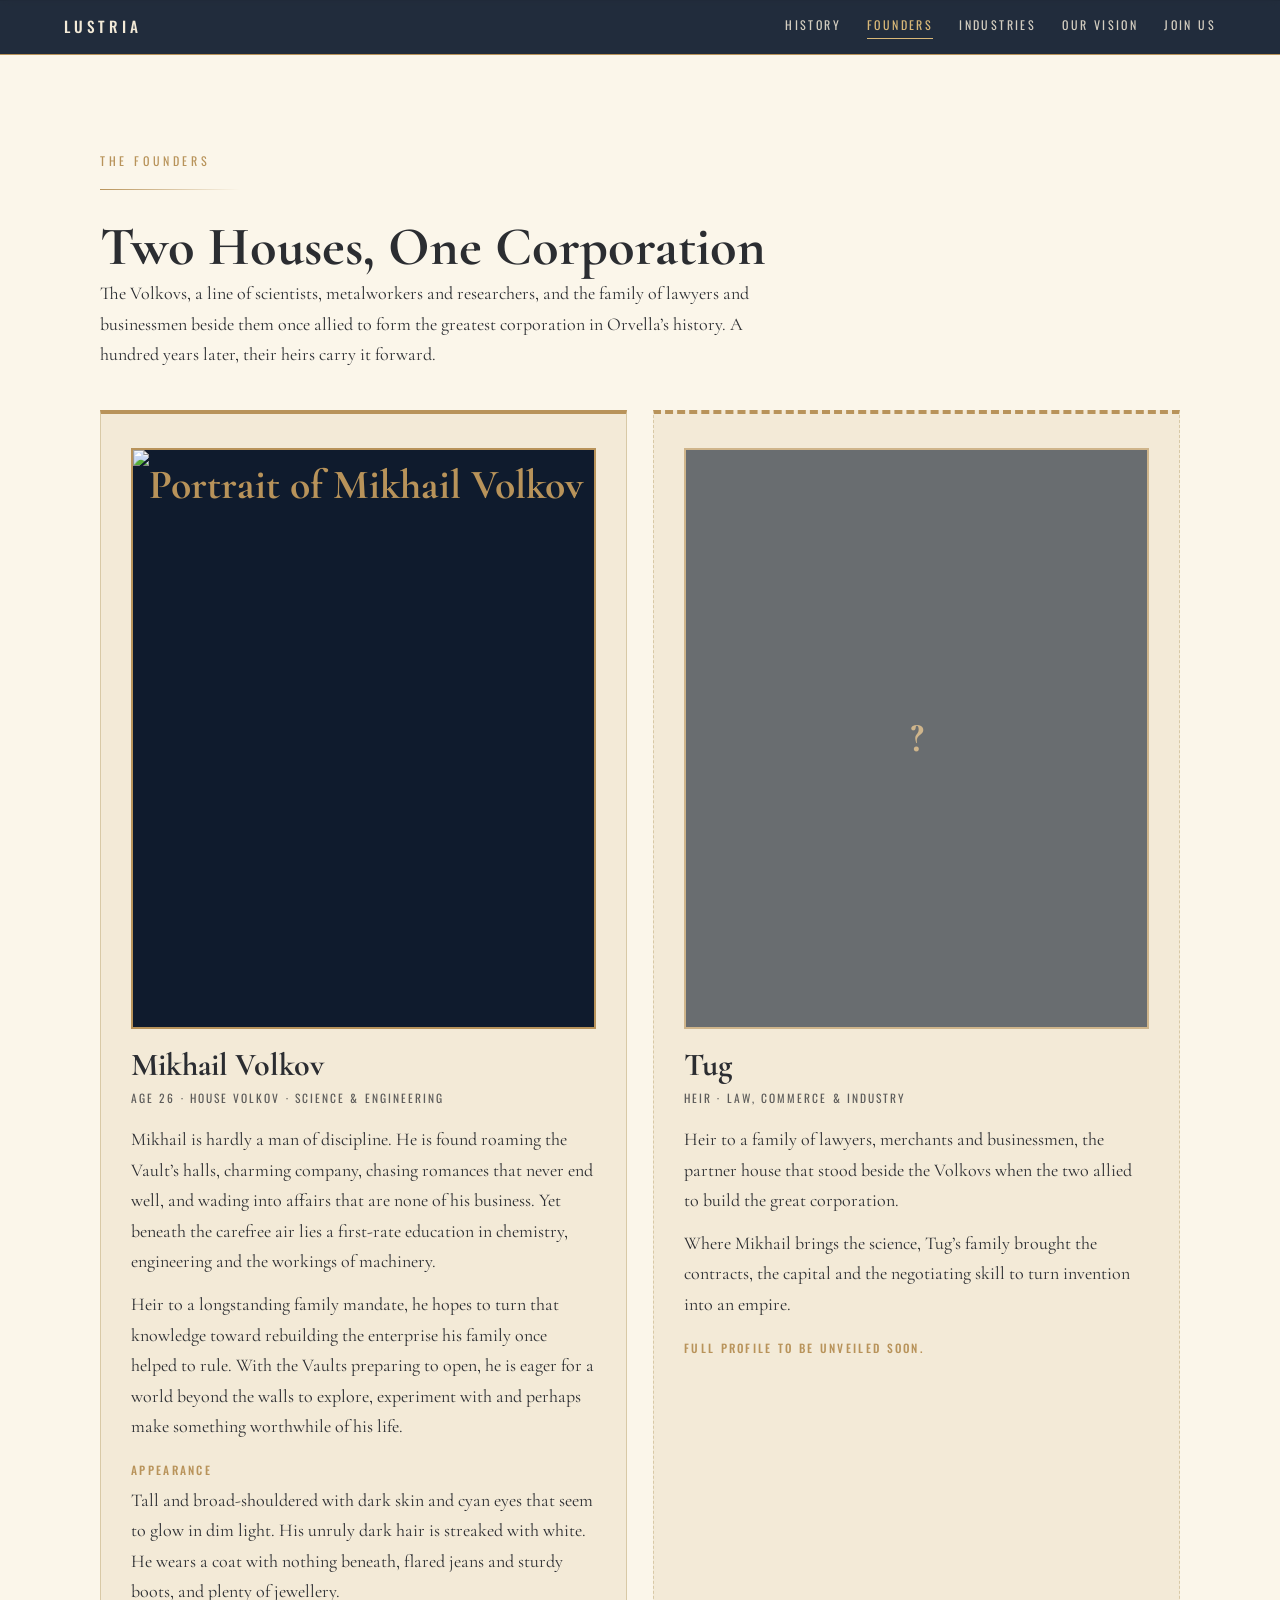
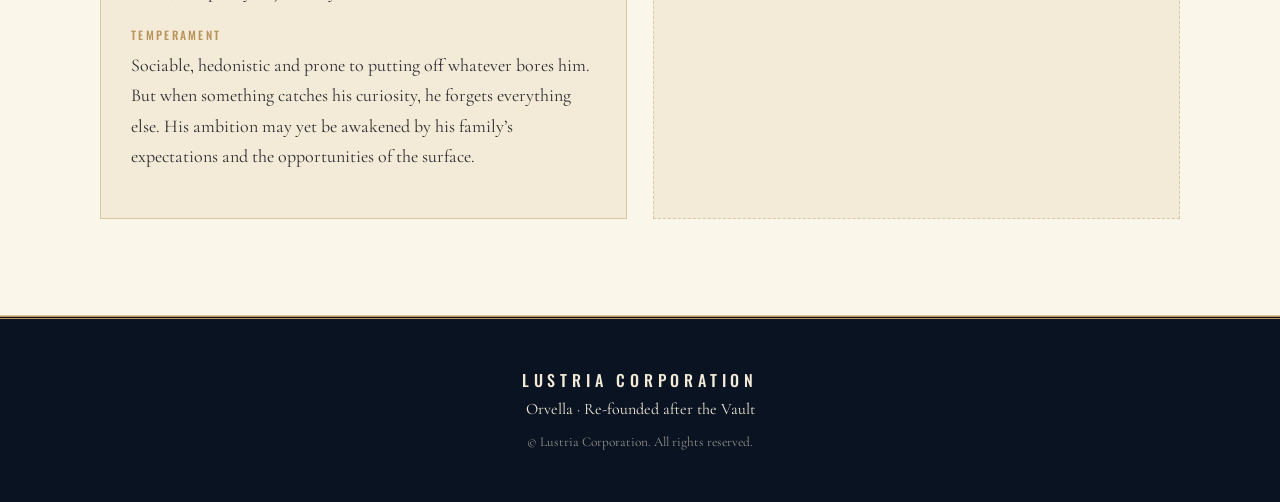
==== founders.html @ 7bf13bf9 "Add files via upload" ====
<!DOCTYPE html>
<html lang="en">
<head>
<meta charset="utf-8">
<meta name="viewport" content="width=device-width, initial-scale=1, viewport-fit=cover">
<title>Founders · Lustria Corporation</title>
<link rel="preconnect" href="https://fonts.googleapis.com">
<link href="https://fonts.googleapis.com/css2?family=Cormorant+Garamond:ital,wght@0,500;0,700;1,500&family=Oswald:wght@400;500&display=swap" rel="stylesheet">
<link rel="stylesheet" href="style.css">
</head>
<body>
<nav><b><a href="index.html">LUSTRIA</a></b><div><a href="history.html">History</a><a href="founders.html" class="active" aria-current="page">Founders</a><a href="industries.html">Industries</a><a href="vision.html">Our Vision</a><a href="join.html">Join Us</a></div></nav>
<main>
<section id="founders" style="background:var(--card);border-top:1px solid var(--line);border-bottom:1px solid var(--line)"><div class="wrap">
<div class="lbl rv">The Founders</div><div class="rule"></div><h2 class="rv">Two Houses, One Corporation</h2>
<p class="intro rv">The Volkovs, a line of scientists, metalworkers and researchers, and the family of lawyers and businessmen beside them once allied to form the greatest corporation in Orvella’s history. A hundred years later, their heirs carry it forward.</p>
<div class="fgrid pair">
<div class="fc rv"><div class="portrait"><img alt="Portrait of Mikhail Volkov" src="https://i.pinimg.com/736x/8b/f6/4a/8bf64aea1acbb6ece52faf73cd31da89.jpg" referrerpolicy="no-referrer" onerror="this.onerror=null;this.src='assets/mikhail.jpg'"></div><h3>Mikhail Volkov</h3><div class="facts">Age 26 · House Volkov · Science &amp; Engineering</div>
<p>Mikhail is hardly a man of discipline. He is found roaming the Vault’s halls, charming company, chasing romances that never end well, and wading into affairs that are none of his business. Yet beneath the carefree air lies a first-rate education in chemistry, engineering and the workings of machinery.</p>
<p>Heir to a longstanding family mandate, he hopes to turn that knowledge toward rebuilding the enterprise his family once helped to rule. With the Vaults preparing to open, he is eager for a world beyond the walls to explore, experiment with and perhaps make something worthwhile of his life.</p>
<p><b>Appearance</b><br>Tall and broad-shouldered with dark skin and cyan eyes that seem to glow in dim light. His unruly dark hair is streaked with white. He wears a coat with nothing beneath, flared jeans and sturdy boots, and plenty of jewellery.</p>
<p><b>Temperament</b><br>Sociable, hedonistic and prone to putting off whatever bores him. But when something catches his curiosity, he forgets everything else. His ambition may yet be awakened by his family’s expectations and the opportunities of the surface.</p></div>
<div class="fc pend rv" id="tug-card"></div>
</div></div></section>
</main>
<footer><b>LUSTRIA CORPORATION</b><br>Orvella · Re-founded after the Vault<small>© Lustria Corporation. All rights reserved.</small></footer>
<script src="main.js"></script>
</body>
</html>
---- style.css ----
:root{--navy:#0f1b2d;--navy2:#16263d;--brass:#b8935a;--brass2:#d9b878;--ivory:#f3ead7;--graphite:#2b2d31;
--bg:#f3ead7;--ink:#2b2d31;--card:#fbf6ea;--line:#d8c9a6;
box-sizing:border-box;padding-top:env(safe-area-inset-top,0px);padding-bottom:env(safe-area-inset-bottom,0px)}
@media (prefers-color-scheme:dark){:root:not([data-theme="light"]){--bg:#1d1f23;--ink:#ece3cf;--card:#26282d;--line:#3d3f44;color-scheme:dark}}
:root[data-theme="dark"]{--bg:#1d1f23;--ink:#ece3cf;--card:#26282d;--line:#3d3f44;color-scheme:dark}
html{scroll-behavior:smooth;scroll-padding-top:70px}
*{box-sizing:border-box}
body{margin:0;background:var(--bg);color:var(--ink);font:18px/1.7 "Cormorant Garamond",Georgia,serif}
h1,h2,h3{font-weight:700;line-height:1.1;margin:0}
.lbl{font-family:Oswald,"Arial Narrow",sans-serif;letter-spacing:.3em;text-transform:uppercase;font-size:.75rem;color:var(--brass)}
nav{position:fixed;top:0;left:0;right:0;z-index:20;display:flex;justify-content:space-between;align-items:center;padding:14px 5vw;padding-top:calc(14px + env(safe-area-inset-top,0px));background:rgba(15,27,45,.92);border-bottom:1px solid var(--brass);backdrop-filter:blur(6px)}
nav b{font-family:Oswald,sans-serif;font-weight:500;letter-spacing:.25em;color:var(--ivory);font-size:.95rem}
nav div{display:flex;gap:26px}
nav a{font-family:Oswald,sans-serif;font-size:.75rem;letter-spacing:.2em;text-transform:uppercase;color:var(--ivory);text-decoration:none;opacity:.85}
nav a:hover{color:var(--brass2);opacity:1}
.hero{position:relative;min-height:100vh;display:flex;align-items:center;background:linear-gradient(180deg,#0a1322 0%,#1b2f4d 55%,#6b5a43 100%);overflow:hidden;color:var(--ivory);padding:120px 5vw 180px}
.hero svg.loco{position:absolute;bottom:0;left:0;width:100%;height:auto;max-height:48%;min-height:200px}
.smoke circle{fill:#c9c3b4;opacity:0;animation:puff 7s infinite ease-out}
@keyframes puff{0%{opacity:.5;transform:translate(0,0) scale(.4)}100%{opacity:0;transform:translate(120px,-170px) scale(2.6)}}
.rail{animation:slide 2s linear infinite}
@keyframes slide{to{transform:translateX(-40px)}}
.hero .in{position:relative;max-width:760px;z-index:2;animation:rise 1.2s ease both}
@keyframes rise{from{opacity:0;transform:translateY(24px)}}
.hero h1{font-size:clamp(3rem,9vw,6.5rem);letter-spacing:.04em;margin:14px 0 8px}
.hero h1 span{color:var(--brass2)}
.tag{font-style:italic;font-size:clamp(1.3rem,3vw,1.9rem);color:var(--brass2);margin:0 0 18px}
.hero p.i{max-width:560px;opacity:.9}
.btn{display:inline-block;font-family:Oswald,sans-serif;letter-spacing:.2em;text-transform:uppercase;font-size:.8rem;padding:15px 30px;text-decoration:none;border:1px solid var(--brass);transition:.3s}
.btn.f{background:var(--brass);color:var(--navy)}
.btn.f:hover{background:var(--brass2)}
.btn.o{color:var(--ivory)}
.btn.o:hover{background:rgba(184,147,90,.2)}
.hero .btns{display:flex;gap:14px;flex-wrap:wrap;margin-top:28px}
section{padding:96px 5vw}
.wrap{max-width:1080px;margin:0 auto}
.rule{height:1px;background:linear-gradient(90deg,var(--brass),transparent);margin:18px 0 28px;width:140px}
h2{font-size:clamp(2.2rem,5vw,3.4rem)}
.about{display:grid;grid-template-columns:1.3fr 1fr;gap:56px;align-items:start}
.stats{display:grid;gap:18px}
.stat{border:1px solid var(--line);background:var(--card);padding:20px 24px;border-left:4px solid var(--brass)}
.stat b{display:block;font-size:2.4rem;color:var(--brass)}
.stat span{font-family:Oswald,sans-serif;font-size:.72rem;letter-spacing:.2em;text-transform:uppercase}
.dark{background:var(--navy);color:var(--ivory);background-image:repeating-linear-gradient(90deg,transparent 0 59px,rgba(184,147,90,.06) 59px 60px)}
.grid{display:grid;grid-template-columns:repeat(auto-fit,minmax(230px,1fr));gap:22px;margin-top:40px}
.card{padding:30px 26px;border:1px solid rgba(184,147,90,.45);background:var(--navy2);transition:.3s}
.card:hover{transform:translateY(-6px);border-color:var(--brass2)}
.card .n{font-family:Oswald,sans-serif;color:var(--brass);letter-spacing:.2em;font-size:.8rem}
.card h3{font-size:1.7rem;margin:10px 0}
.card p{margin:0;opacity:.85;font-size:1.05rem}
.rec{text-align:center}
.rec .rule{margin:18px auto 28px;background:linear-gradient(90deg,transparent,var(--brass),transparent)}
.rec>.wrap>p{max-width:600px;margin:0 auto}
.big{display:grid;grid-template-columns:1fr 1fr;gap:24px;margin:44px 0}
.pane{padding:44px 30px;border:2px solid var(--brass);background:var(--card);text-align:center;text-decoration:none;color:var(--ink);transition:.3s;display:flex;flex-direction:column;align-items:center}
.pane:hover{transform:translateY(-5px);box-shadow:0 14px 30px rgba(0,0,0,.25)}
.pane.n{background:var(--navy);color:var(--ivory)}
.pane h3{font-size:2.1rem;margin:10px 0}
.pane p{margin:0 0 22px;font-size:1.05rem;flex:1}
.pane .btn{background:var(--brass);color:var(--navy)}
.depts{display:grid;grid-template-columns:repeat(auto-fit,minmax(240px,1fr));gap:16px;text-align:left}
.dept{display:flex;flex-direction:column;padding:22px;border:1px solid var(--line);background:var(--card);border-top:3px solid var(--brass);text-decoration:none;color:var(--ink);transition:.3s}
.dept:hover{border-top-color:var(--navy);transform:translateY(-3px)}
.dept h4{margin:0 0 4px;font-size:1.35rem}
.dept span{font-size:1rem;opacity:.8;display:block}
.dept i{font-family:Oswald,sans-serif;font-style:normal;font-size:.7rem;letter-spacing:.2em;text-transform:uppercase;color:var(--brass);display:block;margin-top:auto;padding-top:12px}
.portrait{width:100%;max-width:260px;aspect-ratio:4/5;border:2px solid var(--brass);background:var(--navy);display:flex;align-items:center;justify-content:center;color:var(--brass);font-size:2.6rem;font-weight:700;margin-bottom:18px;overflow:hidden}.portrait img{width:100%;height:100%;object-fit:cover}
.tl{margin-top:40px;border-left:2px solid var(--brass);padding-left:30px}.ti{position:relative;margin-bottom:30px}.ti::before{content:"";position:absolute;left:-40px;top:8px;width:14px;height:14px;background:var(--navy);border:2px solid var(--brass);border-radius:50%}.ti b{font-family:Oswald,sans-serif;font-weight:500;color:var(--brass2);letter-spacing:.2em;font-size:.85rem}.ti h4{margin:2px 0 4px;font-size:1.5rem}.ti p{margin:0;opacity:.85;max-width:680px}
.fgrid{display:grid;grid-template-columns:1fr 1fr;gap:26px;margin-top:40px}.fc{border:1px solid var(--line);background:var(--bg);padding:34px 30px;border-top:4px solid var(--brass)}.fc.pend{border-style:dashed}.mono{width:84px;height:84px;border-radius:50%;border:2px solid var(--brass);display:flex;align-items:center;justify-content:center;font-size:2rem;font-weight:700;color:var(--brass);background:var(--navy);margin-bottom:18px}.fc h3{font-size:2rem}.fc .facts{font-family:Oswald,sans-serif;font-size:.72rem;letter-spacing:.18em;text-transform:uppercase;opacity:.75;margin:6px 0 16px}.fc p{margin:0 0 12px}.fc p b{font-family:Oswald,sans-serif;font-weight:500;font-size:.72rem;letter-spacing:.2em;text-transform:uppercase;color:var(--brass)}.intro{max-width:700px;margin:0}@media(max-width:760px){.fgrid{grid-template-columns:1fr}}
footer{background:#0a1322;color:var(--ivory);text-align:center;padding:48px 5vw;border-top:3px double var(--brass);font-size:1rem}
footer b{font-family:Oswald,sans-serif;letter-spacing:.3em;font-weight:500}
footer small{display:block;opacity:.6;margin-top:8px}
.rv{opacity:0;transform:translateY(26px);transition:opacity .9s,transform .9s}
.rv.on{opacity:1;transform:none}
@media(max-width:760px){nav{flex-direction:column;gap:8px}nav div{gap:14px;flex-wrap:wrap;justify-content:center}.about,.big{grid-template-columns:1fr}section{padding:72px 6vw}}
@media(prefers-reduced-motion:reduce){*{animation:none!important;transition:none!important}.rv{opacity:1;transform:none}}

nav a.active{color:var(--brass2);opacity:1;border-bottom:1px solid var(--brass2);padding-bottom:3px}
nav b a{font-size:inherit;letter-spacing:inherit;opacity:1;color:inherit}
main>section:first-child{padding-top:150px}
@media(max-width:760px){main>section:first-child{padding-top:170px}.hero{padding-top:150px}}
a.card{display:block;text-decoration:none;color:var(--ivory)}

/* Founders: two cards always side by side, equal width and height, however much text is in each */
.fgrid.pair{grid-template-columns:repeat(2,minmax(0,1fr));align-items:stretch}
.fgrid.pair .fc{min-width:0;overflow-wrap:anywhere}
.fgrid.pair .portrait{max-width:none;width:100%}
@media(max-width:760px){
.fgrid.pair{grid-template-columns:repeat(2,minmax(0,1fr));gap:12px}
.fgrid.pair .fc{padding:18px 12px}
.fgrid.pair .fc h3{font-size:1.35rem}
.fgrid.pair .fc p{font-size:.9rem;line-height:1.5}
.fgrid.pair .fc .facts{font-size:.6rem;letter-spacing:.1em}
}
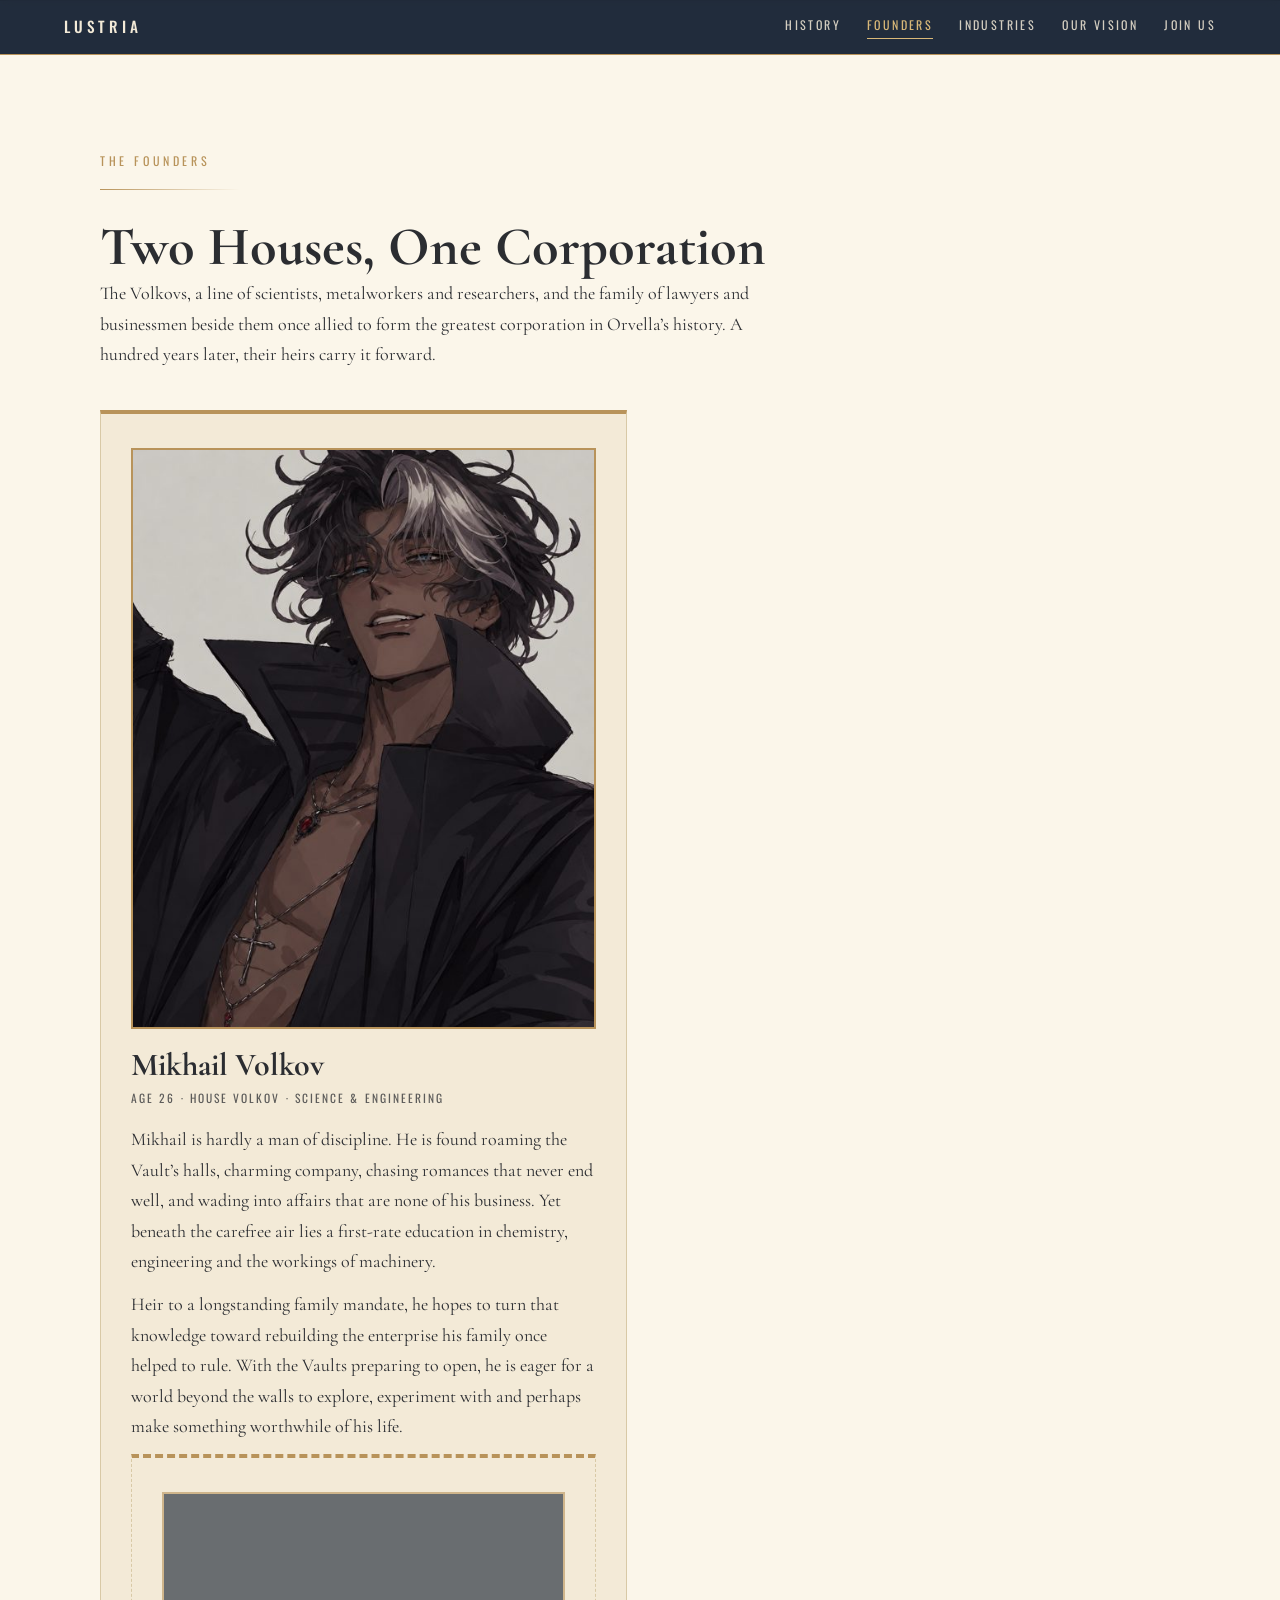
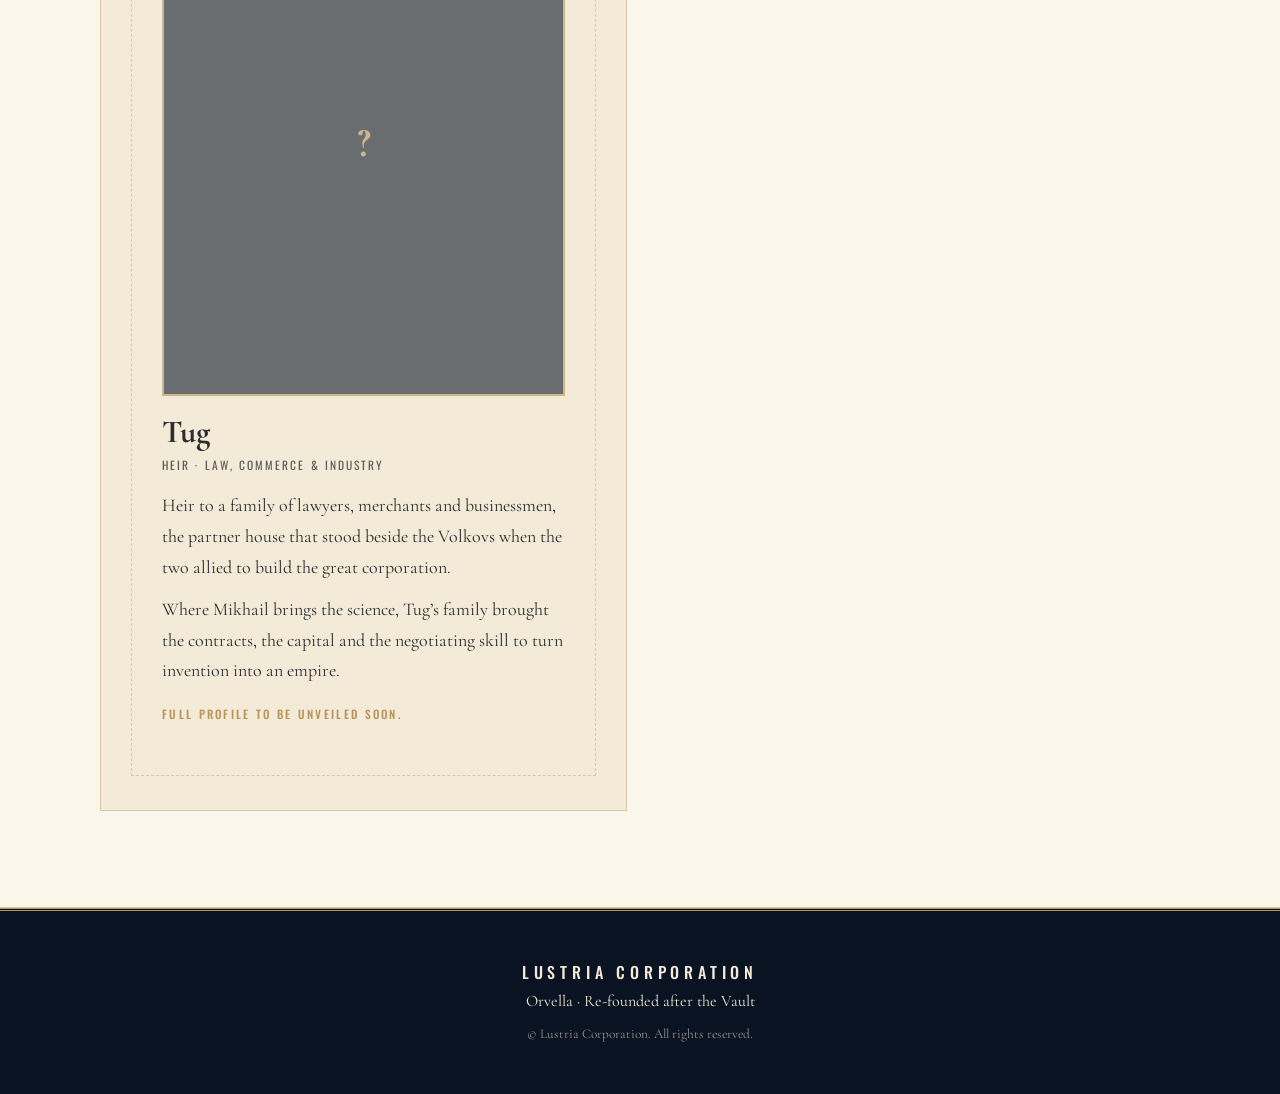
==== commit 26338db6: "Update founders.html" ====
--- a/founders.html
+++ b/founders.html
@@ -18,8 +18,6 @@
 <div class="fc rv"><div class="portrait"><img alt="Portrait of Mikhail Volkov" src="https://i.pinimg.com/736x/8b/f6/4a/8bf64aea1acbb6ece52faf73cd31da89.jpg" referrerpolicy="no-referrer" onerror="this.onerror=null;this.src='assets/mikhail.jpg'"></div><h3>Mikhail Volkov</h3><div class="facts">Age 26 · House Volkov · Science &amp; Engineering</div>
 <p>Mikhail is hardly a man of discipline. He is found roaming the Vault’s halls, charming company, chasing romances that never end well, and wading into affairs that are none of his business. Yet beneath the carefree air lies a first-rate education in chemistry, engineering and the workings of machinery.</p>
 <p>Heir to a longstanding family mandate, he hopes to turn that knowledge toward rebuilding the enterprise his family once helped to rule. With the Vaults preparing to open, he is eager for a world beyond the walls to explore, experiment with and perhaps make something worthwhile of his life.</p>
-<p><b>Appearance</b><br>Tall and broad-shouldered with dark skin and cyan eyes that seem to glow in dim light. His unruly dark hair is streaked with white. He wears a coat with nothing beneath, flared jeans and sturdy boots, and plenty of jewellery.</p>
-<p><b>Temperament</b><br>Sociable, hedonistic and prone to putting off whatever bores him. But when something catches his curiosity, he forgets everything else. His ambition may yet be awakened by his family’s expectations and the opportunities of the surface.</p></div>
 <div class="fc pend rv" id="tug-card"></div>
 </div></div></section>
 </main>
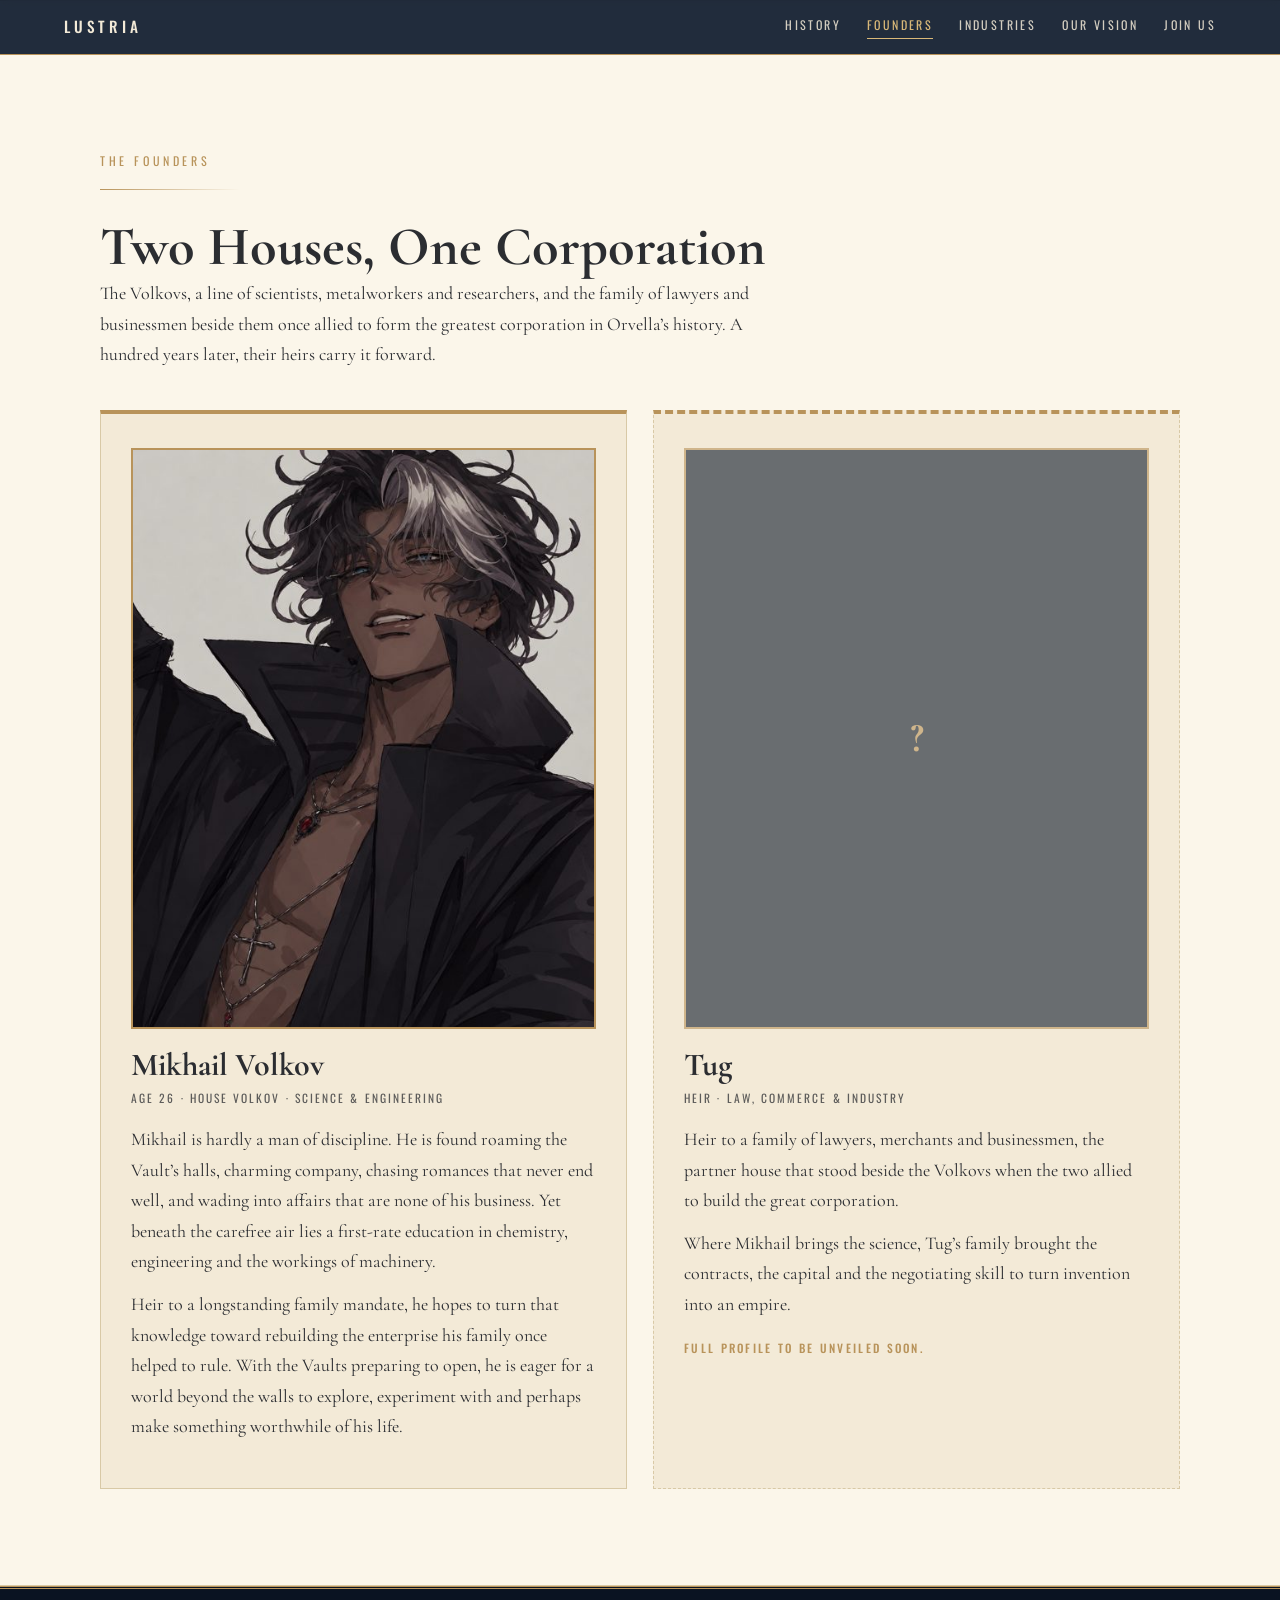
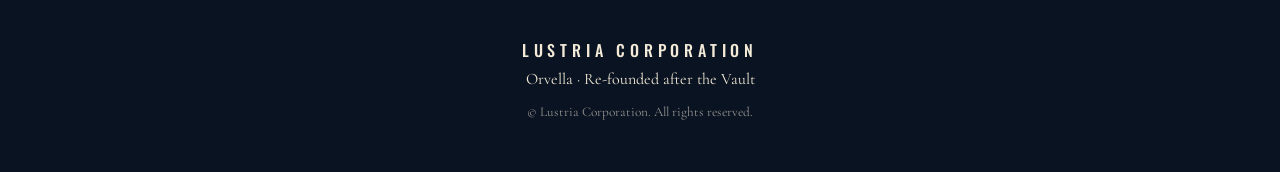
==== commit 86301255: "Add files via upload" ====
--- a/founders.html
+++ b/founders.html
@@ -15,10 +15,9 @@
 <div class="lbl rv">The Founders</div><div class="rule"></div><h2 class="rv">Two Houses, One Corporation</h2>
 <p class="intro rv">The Volkovs, a line of scientists, metalworkers and researchers, and the family of lawyers and businessmen beside them once allied to form the greatest corporation in Orvella’s history. A hundred years later, their heirs carry it forward.</p>
 <div class="fgrid pair">
-<div class="fc rv"><div class="portrait"><img alt="Portrait of Mikhail Volkov" src="https://i.pinimg.com/736x/8b/f6/4a/8bf64aea1acbb6ece52faf73cd31da89.jpg" referrerpolicy="no-referrer" onerror="this.onerror=null;this.src='assets/mikhail.jpg'"></div><h3>Mikhail Volkov</h3><div class="facts">Age 26 · House Volkov · Science &amp; Engineering</div>
-<p>Mikhail is hardly a man of discipline. He is found roaming the Vault’s halls, charming company, chasing romances that never end well, and wading into affairs that are none of his business. Yet beneath the carefree air lies a first-rate education in chemistry, engineering and the workings of machinery.</p>
-<p>Heir to a longstanding family mandate, he hopes to turn that knowledge toward rebuilding the enterprise his family once helped to rule. With the Vaults preparing to open, he is eager for a world beyond the walls to explore, experiment with and perhaps make something worthwhile of his life.</p>
-<div class="fc pend rv" id="tug-card"></div>
+<!-- Cards are filled in from main.js. Edit the text there, not here. -->
+<div class="fc rv" id="mikhail-card"></div>
+<div class="fc rv" id="tug-card"></div>
 </div></div></section>
 </main>
 <footer><b>LUSTRIA CORPORATION</b><br>Orvella · Re-founded after the Vault<small>© Lustria Corporation. All rights reserved.</small></footer>
